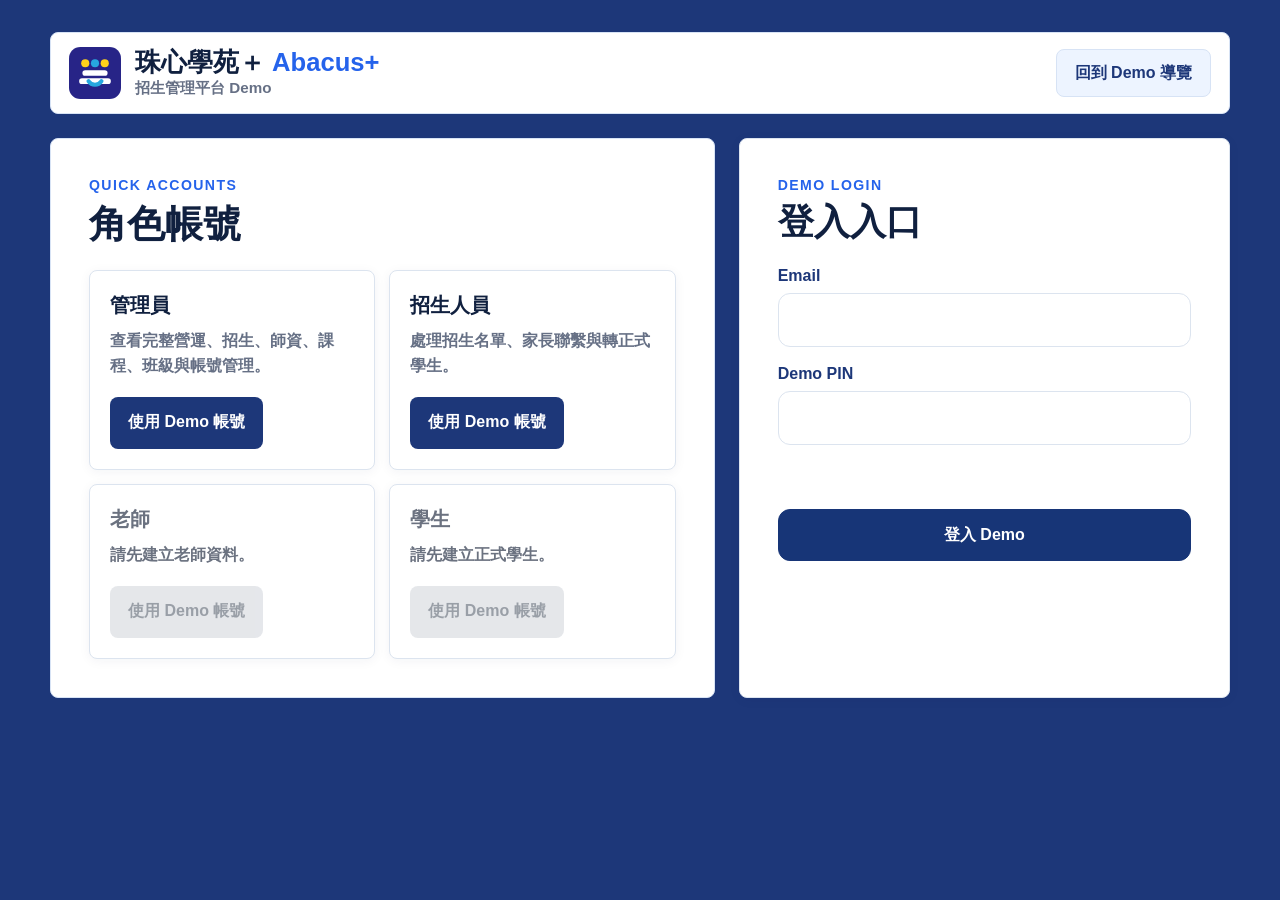
==== accounts.html @ d2df70af "Add complete V1 demo website" ====
<!DOCTYPE html>
<html lang="zh-Hant">
<head>
  <meta charset="UTF-8">
  <meta name="viewport" content="width=device-width, initial-scale=1.0">
  <title>珠心學苑＋帳號權限 Demo</title>
  <link rel="icon" href="assets/favicon.svg" type="image/svg+xml">
  <link rel="stylesheet" href="css/admin.css">
  <link rel="stylesheet" href="css/design-tokens.css">
  <link rel="stylesheet" href="css/layout.css">
  <link rel="stylesheet" href="css/components.css">
  <link rel="stylesheet" href="css/admin-theme.css">
</head>
<body>
  <div class="admin-shell">
    <aside class="sidebar" id="sidebar">
      <a class="sidebar-brand" href="accounts.html"><strong>珠心學苑＋</strong><span>帳號權限 Demo</span></a>
      <nav class="sidebar-nav" aria-label="帳號權限選單"></nav>
    </aside>
    <main class="admin-main">
      <header class="admin-topbar">
        <button class="menu-toggle" id="menuToggle" type="button" aria-label="開啟選單" aria-expanded="false">☰</button>
        <div>
          <span class="eyebrow">ACCOUNTS</span>
          <h1>帳號權限管理</h1>
          <p>管理本機 Demo 帳號、角色與老師/學生連結。</p>
        </div>
      </header>
      <section class="toolbar">
        <input id="searchInput" type="search" placeholder="搜尋姓名、Email">
        <select id="roleFilter"><option value="">全部角色</option><option value="admin">管理員</option><option value="admissions">招生人員</option><option value="teacher">老師</option><option value="student">學生</option></select>
        <button class="btn-secondary" id="refreshDemo" type="button">刷新 Demo 連結</button>
      </section>
      <section class="panel">
        <div class="panel-heading">
          <div><span class="eyebrow">CREATE</span><h2>新增帳號</h2></div>
        </div>
        <form class="compact-form" id="accountForm">
          <label>顯示名稱<input id="displayName" required></label>
          <label>Email<input id="accountEmail" type="email" required></label>
          <label>角色<select id="accountRole"><option value="admissions">招生人員</option><option value="teacher">老師</option><option value="student">學生</option></select></label>
          <label>Demo PIN<input id="accountPin" inputmode="numeric" required></label>
          <label id="linkField">連結對象<select id="linkedId"></select></label>
          <button class="btn-primary" type="submit">建立帳號</button>
        </form>
      </section>
      <section class="panel">
        <div class="panel-heading"><div><span class="eyebrow">USERS</span><h2>帳號清單</h2></div></div>
        <div class="responsive-table">
          <table><thead><tr><th>姓名</th><th>Email</th><th>角色</th><th>狀態</th><th>連結</th><th>操作</th></tr></thead><tbody id="tableBody"></tbody></table>
        </div>
      </section>
      <p class="toast" id="liveMessage" aria-live="polite"></p>
      <section class="demo-note">
        本系統為求職作品Demo。資料、登入狀態與權限判斷皆存在目前瀏覽器中，不代表正式系統安全性。請勿輸入真實帳號、密碼或學生個資。
      </section>
    </main>
  </div>
  <script src="js/auth.js"></script>
  <script src="js/academic-data.js?v=20260724-academic-data"></script>
  <script src="js/accounts.js"></script>
</body>
</html>
---- css/admin.css ----
:root {
  --navy: #10184d;
  --deep: #27257f;
  --blue: #078ed0;
  --cyan: #35d4ff;
  --yellow: #ffd018;
  --bg: #edf5fb;
  --panel: #ffffff;
  --ink: #172033;
  --muted: #667085;
  --line: #d5e3ee;
  --danger: #b42318;
  --success: #15803d;
  --warning: #b7791f;
  --shadow: 0 18px 42px rgba(16, 24, 77, .12);
}

.auth-user-box {
  margin: 12px 14px 18px;
  padding: 14px;
  border: 1px solid rgba(255, 255, 255, .16);
  border-radius: 8px;
  color: #fff;
  background: rgba(255, 255, 255, .08);
}

.auth-user-box span,
.auth-user-box small {
  display: block;
  color: rgba(255, 255, 255, .72);
  font-weight: 800;
}

.auth-user-box strong {
  display: block;
  margin: 4px 0;
  font-size: 1.02rem;
}

.auth-user-box div {
  display: flex;
  gap: 8px;
  margin-top: 10px;
}

.auth-user-box a,
.auth-user-box button {
  border: 1px solid rgba(255, 255, 255, .28);
  border-radius: 8px;
  padding: 8px 10px;
  color: #fff;
  background: transparent;
  font: inherit;
  font-weight: 900;
  text-decoration: none;
  cursor: pointer;
}

.auth-blocked {
  min-height: 100vh;
  display: grid;
  place-content: center;
  gap: 10px;
  padding: 24px;
  color: #272487;
  text-align: center;
  background: #eef7fd;
}

.dashboard-grid,
.quick-link-grid {
  display: grid;
  grid-template-columns: repeat(auto-fit, minmax(180px, 1fr));
  gap: 16px;
  margin-bottom: 20px;
}

.stat-card,
.quick-link-card,
.demo-note {
  border: 1px solid #c9dced;
  border-radius: 8px;
  background: #fff;
  padding: 18px;
}

.stat-card span,
.quick-link-card span {
  display: block;
  color: #667085;
  font-weight: 800;
}

.stat-card strong {
  display: block;
  margin-top: 8px;
  color: #272487;
  font-size: 2rem;
}

.quick-link-card {
  color: #101828;
  text-decoration: none;
}

.quick-link-card strong {
  display: block;
  margin-bottom: 8px;
  color: #272487;
}

.demo-note {
  margin-top: 20px;
  color: #344054;
  font-weight: 800;
  background: #eef7fd;
}

.compact-form {
  display: grid;
  grid-template-columns: repeat(auto-fit, minmax(180px, 1fr));
  gap: 14px;
  align-items: end;
}

.compact-form label {
  display: grid;
  gap: 8px;
  color: #272487;
  font-weight: 900;
}

.table-input {
  width: 100%;
  min-height: 40px;
  border: 1px solid #c9dced;
  border-radius: 8px;
  padding: 8px 10px;
  font: inherit;
  font-weight: 800;
}

.table-actions {
  display: flex;
  gap: 8px;
  flex-wrap: wrap;
}

* { box-sizing: border-box; }

html { overflow-x: hidden; }

body {
  margin: 0;
  min-width: 0;
  color: var(--ink);
  background:
    radial-gradient(120% 70% at 80% 0%, rgba(53, 212, 255, .16), transparent 58%),
    var(--bg);
  font-family: -apple-system, BlinkMacSystemFont, "Segoe UI", "Noto Sans TC", "Microsoft JhengHei", sans-serif;
  line-height: 1.55;
}

body.drawer-open { overflow: hidden; }

button,
input,
select,
textarea { font: inherit; }

button,
a,
select,
input,
textarea { outline-offset: 3px; }

:focus-visible { outline: 3px solid rgba(255, 208, 24, .9); }

button {
  cursor: pointer;
  border: 0;
  border-radius: 8px;
  padding: 10px 14px;
  color: white;
  background: var(--deep);
  font-weight: 900;
}

button:disabled {
  cursor: not-allowed;
  opacity: .55;
  filter: grayscale(.2);
}

button:hover,
a:hover { filter: brightness(1.04); }

a { color: inherit; text-decoration: none; }

.admin-shell {
  min-height: 100vh;
  display: grid;
  grid-template-columns: 260px minmax(0, 1fr);
}

.sidebar {
  position: sticky;
  top: 0;
  height: 100vh;
  padding: 22px 16px;
  color: white;
  background: linear-gradient(180deg, var(--navy), #24217a);
  box-shadow: 12px 0 28px rgba(16, 24, 77, .14);
}

.sidebar-brand {
  display: grid;
  gap: 2px;
  padding: 12px 12px 20px;
  border-bottom: 1px solid rgba(255, 255, 255, .18);
}

.sidebar-brand strong {
  color: #ff7a00;
  font-size: 1.7rem;
  font-style: italic;
  text-shadow: 1px 1px 0 white, 2px 2px 0 #20b6e9;
}

.sidebar-brand span {
  color: #dce9ff;
  font-size: .95rem;
  font-weight: 850;
}

.sidebar-nav {
  display: grid;
  gap: 8px;
  margin-top: 22px;
}

.sidebar-nav a,
.sidebar-nav button {
  min-height: 44px;
  display: flex;
  align-items: center;
  justify-content: space-between;
  gap: 10px;
  padding: 10px 12px;
  border-radius: 8px;
  color: #eef6ff;
  background: transparent;
  text-align: left;
  font-weight: 900;
}

.sidebar-nav a.is-active,
.sidebar-nav button:hover,
.sidebar-nav a:hover {
  background: rgba(255, 255, 255, .12);
}

.sidebar-nav span {
  color: var(--yellow);
  font-size: .78rem;
  white-space: nowrap;
}

.admin-content {
  min-width: 0;
}

.topbar {
  display: flex;
  gap: 18px;
  align-items: flex-start;
  padding: 30px clamp(18px, 4vw, 48px);
  color: white;
  background:
    radial-gradient(80% 90% at 92% 12%, rgba(255, 208, 24, .24), transparent 55%),
    linear-gradient(135deg, var(--deep), var(--blue));
}

.menu-toggle {
  display: none;
  flex: 0 0 auto;
  color: var(--navy);
  background: var(--yellow);
}

.eyebrow {
  margin: 0 0 6px;
  color: var(--yellow);
  font-size: .82rem;
  line-height: 1.2;
  font-weight: 950;
  text-transform: uppercase;
  letter-spacing: .06em;
}

.topbar h1 {
  margin: 0;
  font-size: clamp(2rem, 4vw, 3.2rem);
  line-height: 1.08;
  font-weight: 950;
  letter-spacing: 0;
}

.demo-notice {
  max-width: 880px;
  margin: 12px 0 0;
  color: #eaf7ff;
  font-weight: 850;
}

.admin-main {
  width: min(1240px, calc(100% - 32px));
  margin: 24px auto 64px;
}

.metrics {
  display: grid;
  grid-template-columns: repeat(4, minmax(0, 1fr));
  gap: 16px;
  margin-bottom: 20px;
}

.metrics article,
.panel {
  background: var(--panel);
  border: 1px solid var(--line);
  border-radius: 12px;
  box-shadow: var(--shadow);
}

.metrics article {
  padding: 20px;
  border-top: 8px solid var(--yellow);
}

.metrics span {
  display: block;
  color: var(--deep);
  font-size: 2.25rem;
  line-height: 1;
  font-weight: 950;
}

.metrics p {
  margin: 8px 0 0;
  color: var(--muted);
  font-weight: 900;
}

.panel {
  padding: 20px;
}

.panel-heading {
  display: flex;
  align-items: center;
  justify-content: space-between;
  gap: 16px;
  margin-bottom: 18px;
}

.panel-heading h2 {
  margin: 0;
  color: var(--deep);
  font-size: clamp(1.6rem, 3vw, 2.2rem);
}

.panel-heading .eyebrow {
  color: var(--blue);
}

.panel-actions {
  display: flex;
  flex-wrap: wrap;
  gap: 10px;
}

.panel-actions button,
.toolbar button,
.empty-state a,
.drawer-footer button {
  min-height: 42px;
}

#exportCsv,
.drawer-footer button[type="submit"] {
  color: #101010;
  background: var(--yellow);
}

.toolbar {
  display: grid;
  grid-template-columns: minmax(220px, 1.4fr) repeat(3, minmax(150px, 1fr)) auto;
  gap: 12px;
  align-items: end;
  padding: 14px;
  background: #f5faff;
  border: 1px solid var(--line);
  border-radius: 10px;
}

label {
  display: block;
  color: var(--deep);
  font-size: .92rem;
  font-weight: 950;
}

input,
select,
textarea {
  width: 100%;
  min-height: 42px;
  margin-top: 6px;
  padding: 10px 11px;
  color: var(--ink);
  background: white;
  border: 1px solid #bfd3e3;
  border-radius: 8px;
}

input[type="date"],
input[type="time"],
input[type="datetime-local"] {
  cursor: pointer;
}

textarea {
  resize: vertical;
}

.result-count {
  margin: 14px 0;
  color: var(--muted);
  font-weight: 850;
}

.table-wrap {
  max-width: 100%;
  overflow-x: auto;
  border: 1px solid var(--line);
  border-radius: 10px;
}

table {
  width: 100%;
  min-width: 1180px;
  border-collapse: collapse;
  background: white;
}

caption {
  width: 1px;
  height: 1px;
  position: absolute;
  overflow: hidden;
  clip: rect(0 0 0 0);
}

th,
td {
  padding: 12px;
  border-bottom: 1px solid var(--line);
  text-align: left;
  vertical-align: top;
}

th {
  color: var(--deep);
  background: #eef7ff;
  font-size: .9rem;
  white-space: nowrap;
}

td {
  color: #344054;
  font-size: .94rem;
}

.status-badge {
  display: inline-flex;
  align-items: center;
  min-height: 28px;
  padding: 4px 10px;
  border-radius: 999px;
  font-size: .82rem;
  font-weight: 950;
  white-space: nowrap;
}

.status-new { color: #1d4ed8; background: #dbeafe; }
.status-pending_contact { color: #92400e; background: #fef3c7; }
.status-contacted { color: #075985; background: #e0f2fe; }
.status-trial_booked { color: #6d28d9; background: #ede9fe; }
.status-enrolled { color: #166534; background: #dcfce7; }
.status-not_interested { color: #991b1b; background: #fee2e2; }

.row-actions {
  display: grid;
  grid-template-columns: max-content minmax(136px, 1fr) max-content;
  gap: 8px;
  align-items: center;
}

.row-actions button,
.row-actions select {
  margin-top: 0;
  min-height: 36px;
  padding: 7px 10px;
  font-size: .86rem;
}

.danger {
  background: var(--danger);
}

.empty-state {
  margin-top: 16px;
  padding: 46px 16px;
  text-align: center;
  background: #f7fbff;
  border: 1px dashed #b6d6ee;
  border-radius: 10px;
}

.empty-state h2 {
  margin: 0 0 8px;
  color: var(--deep);
}

.empty-state p {
  margin: 0 0 18px;
  color: var(--muted);
  font-weight: 850;
}

.empty-state a {
  display: inline-flex;
  align-items: center;
  color: #101010;
  background: var(--yellow);
  font-weight: 950;
  border-radius: 8px;
  padding: 10px 14px;
}

.drawer-backdrop {
  position: fixed;
  inset: 0;
  z-index: 80;
  background: rgba(8, 16, 44, .46);
}

.modal-backdrop {
  position: fixed;
  inset: 0;
  z-index: 100;
  background: rgba(8, 16, 44, .54);
}

.lead-drawer {
  position: fixed;
  top: 0;
  right: 0;
  z-index: 90;
  width: min(620px, 100%);
  height: 100vh;
  overflow-y: auto;
  background: white;
  box-shadow: -18px 0 42px rgba(16, 24, 77, .25);
}

.class-drawer {
  width: min(1120px, calc(100vw - 48px));
  max-width: 1120px;
  overflow: hidden;
}

.class-drawer form {
  height: 100%;
  min-height: 0;
  display: flex;
  flex-direction: column;
}

.class-drawer .drawer-header,
.class-drawer .drawer-footer {
  flex: 0 0 auto;
  padding: 24px 30px;
}

.class-drawer .drawer-body {
  min-height: 0;
  flex: 1 1 auto;
  overflow-y: auto;
  gap: 22px;
  padding: 26px 30px;
}

.class-drawer .detail-section {
  padding: 22px;
}

.class-drawer .detail-section h3 {
  margin-bottom: 18px;
}

.class-form-grid {
  gap: 16px 18px;
}

.class-full-row {
  grid-column: 1 / -1;
}

.conversion-modal {
  position: fixed;
  left: 50%;
  top: 50%;
  z-index: 115;
  width: min(760px, calc(100% - 40px));
  max-height: min(720px, calc(100vh - 40px));
  display: flex;
  flex-direction: column;
  overflow: hidden;
  background: white;
  border: 1px solid var(--line);
  border-radius: 14px;
  box-shadow: 0 28px 68px rgba(16, 24, 77, .32);
  transform: translate(-50%, -50%);
}

.student-picker-modal {
  width: min(1100px, calc(100vw - 48px));
  max-width: 1100px;
  max-height: min(760px, calc(100vh - 48px));
}

.modal-backdrop[hidden],
.conversion-modal[hidden] {
  display: none !important;
}

.conversion-modal:not([hidden]) {
  display: flex;
}

.conversion-modal form {
  width: 100%;
  min-height: 0;
  display: flex;
  flex-direction: column;
}

.conversion-modal .drawer-header,
.conversion-modal .drawer-footer {
  position: static;
  flex: 0 0 auto;
}

.conversion-modal .drawer-body {
  min-height: 0;
  overflow-y: auto;
  padding: 18px 22px;
  background: #f8fcff;
}

.drawer-header,
.drawer-footer {
  position: sticky;
  z-index: 1;
  display: flex;
  align-items: center;
  justify-content: space-between;
  gap: 16px;
  padding: 18px 22px;
  background: white;
  border-bottom: 1px solid var(--line);
}

.drawer-header {
  top: 0;
}

.drawer-footer {
  bottom: 0;
  border-top: 1px solid var(--line);
  border-bottom: 0;
}

.drawer-header .eyebrow {
  color: var(--blue);
}

.drawer-header h2 {
  margin: 0;
  color: var(--deep);
}

.icon-button {
  width: 42px;
  height: 42px;
  padding: 0;
  display: grid;
  place-items: center;
  border-radius: 50%;
  color: white;
  background: var(--deep);
  font-size: 1.7rem;
  line-height: 1;
}

.drawer-body {
  display: grid;
  gap: 16px;
  padding: 20px 22px;
}

.detail-section {
  padding: 16px;
  border: 1px solid var(--line);
  border-radius: 10px;
  background: #f8fcff;
}

.detail-section h3 {
  margin: 0 0 14px;
  color: var(--deep);
}

.detail-list {
  display: grid;
  gap: 9px;
  margin: 0;
}

.detail-list div {
  display: grid;
  grid-template-columns: 130px minmax(0, 1fr);
  gap: 12px;
}

.detail-list dt {
  color: var(--muted);
  font-weight: 900;
}

.detail-list dd {
  margin: 0;
  color: var(--ink);
  word-break: break-word;
}

.detail-section label + label {
  margin-top: 12px;
}

.conversion-section {
  background: #fffdf0;
  border-color: #f2d66d;
}

.conversion-section p {
  margin: 0 0 12px;
  color: var(--muted);
  font-weight: 850;
}

.form-grid {
  display: grid;
  grid-template-columns: 1fr 1fr;
  gap: 12px;
}

.checkbox-field {
  margin: 14px 0;
  padding: 14px;
  border: 1px dashed #b6d6ee;
  border-radius: 10px;
  background: white;
}

.checkbox-field legend {
  color: var(--deep);
  font-weight: 950;
}

.checkbox-list {
  display: flex;
  flex-wrap: wrap;
  gap: 8px 12px;
}

.checkbox-list label {
  display: inline-flex;
  align-items: center;
  gap: 6px;
  min-height: 36px;
  padding: 7px 10px;
  border-radius: 8px;
  background: #f5faff;
}

.checkbox-list input {
  width: auto;
  min-height: auto;
  margin: 0;
}

.compact-table {
  margin-top: 12px;
}

.compact-table table {
  min-width: 760px;
}

.student-options {
  display: grid;
  gap: 10px;
  margin-top: 12px;
}

.student-option {
  display: grid;
  grid-template-columns: minmax(0, 1fr) auto;
  align-items: center;
  justify-content: space-between;
  gap: 12px;
  padding: 12px;
  border: 1px solid var(--line);
  border-radius: 10px;
  background: white;
}

.student-option p {
  margin: 4px 0 0;
  color: var(--muted);
  font-weight: 800;
}

.student-empty-state {
  padding: 18px;
  color: var(--muted);
  background: white;
  border: 1px dashed #b6d6ee;
  border-radius: 10px;
  font-weight: 850;
}

.student-empty-state strong {
  display: block;
  margin-bottom: 6px;
  color: var(--deep);
}

.student-empty-state p {
  margin: 0 0 12px;
}

.form-error {
  min-height: 1.5em;
  margin: 8px 0 0;
  color: var(--danger);
  font-weight: 900;
}

.conversion-success {
  margin-top: 12px;
  padding: 14px;
  color: #166534;
  background: #dcfce7;
  border: 1px solid #86efac;
  border-radius: 10px;
  font-weight: 850;
}

.conversion-success h3 {
  margin: 0 0 6px;
}

.conversion-success p {
  margin: 0 0 10px;
}

.button-link {
  display: inline-flex;
  align-items: center;
  min-height: 38px;
  padding: 8px 12px;
  color: #101010;
  background: var(--yellow);
  border-radius: 8px;
  font-weight: 950;
}

.char-note {
  margin: 6px 0 0;
  color: var(--muted);
  text-align: right;
  font-size: .88rem;
  font-weight: 850;
}

.secondary-button {
  color: var(--deep);
  background: #eef6ff;
}

.toast {
  position: fixed;
  left: 50%;
  bottom: 24px;
  z-index: 120;
  max-width: min(420px, calc(100% - 32px));
  padding: 12px 16px;
  color: white;
  background: var(--deep);
  border-radius: 999px;
  box-shadow: var(--shadow);
  font-weight: 900;
  opacity: 0;
  transform: translate(-50%, 12px);
  pointer-events: none;
  transition: opacity .2s ease, transform .2s ease;
}

.toast.is-visible {
  opacity: 1;
  transform: translate(-50%, 0);
}

.sr-only {
  position: absolute;
  width: 1px;
  height: 1px;
  padding: 0;
  margin: -1px;
  overflow: hidden;
  clip: rect(0, 0, 0, 0);
  white-space: nowrap;
  border: 0;
}

@media (max-width: 1120px) {
  .admin-shell {
    grid-template-columns: 1fr;
  }

  .sidebar {
    position: fixed;
    left: 0;
    top: 0;
    z-index: 110;
    width: min(300px, 86vw);
    transform: translateX(-105%);
    transition: transform .2s ease;
  }

  .sidebar.is-open {
    transform: translateX(0);
  }

  .menu-toggle {
    display: inline-flex;
    align-items: center;
  }

  .metrics {
    grid-template-columns: repeat(2, minmax(0, 1fr));
  }

  .toolbar {
    grid-template-columns: 1fr 1fr;
  }
}

@media (max-width: 768px) {
  .class-form-grid {
    grid-template-columns: 1fr;
  }
}

@media (max-width: 680px) {
  .topbar {
    padding: 18px 14px;
  }

  .admin-main {
    width: min(100% - 20px, 1240px);
    margin-top: 14px;
  }

  .metrics,
  .toolbar {
    grid-template-columns: 1fr;
  }

  .panel,
  .metrics article {
    border-radius: 10px;
  }

  .panel-heading,
  .drawer-footer {
    align-items: stretch;
    flex-direction: column;
  }

  .panel-actions {
    display: grid;
    grid-template-columns: 1fr 1fr;
  }

  .detail-list div {
    grid-template-columns: 1fr;
    gap: 2px;
  }

  .form-grid {
    grid-template-columns: 1fr;
  }

  .lead-drawer {
    width: 100%;
  }

  .class-drawer {
    width: calc(100% - 24px);
    max-height: calc(100vh - 24px);
    top: 12px;
    right: 12px;
    height: calc(100vh - 24px);
    border-radius: 12px;
  }

  .class-drawer .drawer-header,
  .class-drawer .drawer-footer {
    padding: 16px;
  }

  .class-drawer .drawer-body {
    padding: 16px;
  }

  .class-drawer .detail-section {
    padding: 14px;
  }

  .conversion-modal {
    width: calc(100% - 20px);
    max-height: calc(100vh - 20px);
  }

  .student-option {
    grid-template-columns: 1fr;
  }
}

@media (max-width: 480px) {
  .class-drawer,
  .student-picker-modal {
    width: calc(100vw - 24px);
    max-width: calc(100vw - 24px);
  }

  .student-picker-modal {
    max-height: calc(100vh - 24px);
  }
}
---- css/design-tokens.css ----
:root {
  --brand-navy: #173577;
  --brand-navy-deep: #10265c;
  --brand-blue: #3f5f9f;
  --brand-primary: #173577;
  --brand-primary-2: #3f5f9f;
  --brand-accent: #8fd3ff;
  --brand-warm: #ffd21f;
  --app-bg: #f3f3f3;
  --card-bg: #ffffff;
  --soft-blue: #edf3fb;
  --bg-main: #f3f3f3;
  --bg-card: #ffffff;
  --bg-soft: #edf3fb;
  --text-primary: #14234f;
  --text-main: #14234f;
  --text-body: #344054;
  --text-secondary: #667085;
  --text-muted: #667085;
  --border: #dce4ef;
  --border-soft: #dce4ef;
  --success: #16a34a;
  --warning: #f59e0b;
  --danger: #dc2626;
  --success-bg: #e7f8ed;
  --success-text: #23824a;
  --info-bg: #eaf1ff;
  --info-text: #2e64c5;
  --danger-bg: #fff0ee;
  --danger-text: #c83b2d;
  --info: #0ea5e9;
  --space-1: 4px;
  --space-2: 8px;
  --space-3: 12px;
  --space-4: 16px;
  --space-5: 20px;
  --space-6: 24px;
  --space-8: 32px;
  --space-10: 40px;
  --radius-sm: 8px;
  --radius-md: 12px;
  --radius-lg: 8px;
  --radius-xl: 12px;
  --shadow-soft: 0 2px 12px rgba(20, 35, 79, .05);
  --shadow-card: 0 2px 12px rgba(20, 35, 79, .06);
  --shadow-pop: 0 22px 58px rgba(20, 35, 79, .18);
  --transition: 160ms ease;
  --font-xs: .78rem;
  --font-sm: .9rem;
  --font-md: 1rem;
  --font-lg: 1.08rem;
  --font-xl: 1.25rem;
  --font-2xl: 1.65rem;
  --font-3xl: 1.65rem;
  --sidebar-width: 280px;
  --topbar-height: 82px;
}

* {
  box-sizing: border-box;
}

html {
  overflow-x: hidden;
}

body {
  color: var(--text-main);
  background: var(--bg-main);
  font-family: "Microsoft JhengHei", "PingFang TC", "Noto Sans TC", system-ui, sans-serif;
  letter-spacing: 0;
}
---- css/layout.css ----
.admin-shell {
  min-height: 100vh;
  display: grid;
  grid-template-columns: 270px minmax(0, 1fr);
  background: #f3f3f3;
}

.sidebar {
  position: sticky;
  top: 0;
  height: 100vh;
  overflow-y: auto;
  display: flex;
  flex-direction: column;
  padding: 0;
  background: #1d3779;
  color: #fff;
  z-index: 30;
}

.admin-main {
  min-width: 0;
  padding: 34px;
  background: #f3f3f3;
}

.admin-topbar {
  position: sticky;
  top: 0;
  z-index: 20;
  min-height: 72px;
  display: flex;
  align-items: center;
  justify-content: space-between;
  gap: var(--space-4);
  margin: -34px -34px 34px;
  padding: 0 30px;
  border: 0;
  border-bottom: 1px solid var(--border);
  border-radius: 0;
  background: #fff;
  box-shadow: none;
}

.admin-topbar > div:first-of-type {
  min-width: 0;
}

.admin-topbar h1 {
  margin: 2px 0 4px;
  color: var(--text-primary);
  font-size: 26px;
  line-height: 1.2;
  font-weight: 800;
}

.admin-topbar p {
  margin: 0;
  color: var(--text-muted);
  font-weight: 700;
}

.menu-toggle {
  display: none;
}

.topbar-user {
  display: flex;
  align-items: center;
  gap: var(--space-3);
  margin-left: auto;
}

.topbar-avatar {
  width: 48px;
  height: 48px;
  border-radius: 999px;
  display: grid;
  place-items: center;
  color: #fff;
  background: linear-gradient(135deg, #6aa3d8, #234c9c);
  font-weight: 1000;
  box-shadow: 0 8px 20px rgba(255, 211, 42, .28);
}

.topbar-user strong,
.topbar-user span {
  display: block;
}

.topbar-user strong {
  color: var(--brand-primary);
}

.topbar-user span {
  color: var(--text-muted);
  font-size: var(--font-sm);
  font-weight: 800;
}

.topbar-icon-button,
.topbar-logout {
  width: 48px;
  height: 48px;
  border: 1px solid var(--border-soft);
  border-radius: var(--radius-md);
  display: grid;
  place-items: center;
  color: var(--brand-primary);
  background: #fff;
  font-weight: 1000;
  cursor: pointer;
}

.topbar-icon-button {
  border-radius: 999px;
}

.topbar-logout {
  border-radius: 999px;
  background: #eef3ff;
  color: #3452c5;
}

.topbar-icon-button svg,
.topbar-logout svg {
  width: 26px;
  height: 26px;
  stroke: currentColor;
  stroke-width: 2;
  stroke-linecap: round;
  stroke-linejoin: round;
  fill: none;
}

@media (max-width: 920px) {
  .admin-shell {
    grid-template-columns: 1fr;
  }

  .sidebar {
    position: fixed;
    inset: 0 auto 0 0;
    width: min(84vw, 310px);
    transform: translateX(-105%);
    transition: transform var(--transition);
  }

  .sidebar.is-open {
    transform: translateX(0);
  }

  .admin-main {
    padding: 16px;
  }

  .menu-toggle {
    width: 44px;
    height: 44px;
    border: 0;
    border-radius: 12px;
    display: grid;
    place-items: center;
    flex: 0 0 auto;
    color: var(--brand-navy);
    background: #fff;
    font-size: 1.15rem;
    font-weight: 1000;
  }

  .admin-topbar {
    align-items: flex-start;
    flex-wrap: wrap;
  }

  .topbar-user {
    width: 100%;
    justify-content: flex-start;
  }
}
---- css/components.css ----
a,
button,
input,
select,
textarea {
  transition: border-color var(--transition), background var(--transition), color var(--transition), box-shadow var(--transition), transform var(--transition);
}

button:focus-visible,
a:focus-visible,
input:focus,
select:focus,
textarea:focus {
  outline: 4px solid rgba(143, 211, 255, .42);
  outline-offset: 3px;
}

.btn-primary,
.primary-button,
button[type="submit"],
.card-button,
.quick-link-card {
  border-radius: var(--radius-md);
}

.btn-primary,
button[type="submit"] {
  border: 1px solid var(--brand-primary);
  background: var(--brand-primary);
  color: #fff;
}

.btn-secondary,
.secondary-button,
.ghost-button {
  border: 1px solid var(--border-soft);
  background: #fff;
  color: var(--brand-primary);
}

button:disabled,
[aria-disabled="true"] {
  opacity: .56;
  cursor: not-allowed;
}

.panel,
.stat-card,
.quick-link-card,
.demo-note,
.portal-card,
.toolbar,
.detail-section,
.conversion-modal,
.drawer,
.student-picker-modal,
.class-drawer,
.role-card,
.flow-list article,
.hero-panel,
.login-card,
.account-card,
.demo-warning {
  border: 1px solid var(--border-soft) !important;
  border-radius: var(--radius-lg) !important;
  background: var(--bg-card) !important;
  box-shadow: var(--shadow-soft) !important;
}

input,
select,
textarea {
  min-height: 48px;
  border: 1px solid var(--border-soft) !important;
  border-radius: var(--radius-md) !important;
  background: #fff;
  color: var(--text-main);
}

label {
  color: var(--brand-primary);
  font-weight: 900;
}

table {
  width: 100%;
  border-collapse: separate;
  border-spacing: 0;
}

thead th {
  background: var(--bg-soft);
  color: #53647f;
  font-size: 13px;
  letter-spacing: 0;
  font-weight: 800;
}

tbody tr {
  background: #fff;
}

tbody tr:hover {
  background: #fbfdff;
}

th,
td {
  border-bottom: 1px solid var(--border-soft);
  padding: 14px 16px;
  color: var(--text-body);
  font-size: 14px;
}

.status-badge,
.badge,
[class*="status-"] {
  border-radius: 999px !important;
  padding: 6px 10px !important;
  display: inline-flex;
  align-items: center;
  gap: 6px;
  font-size: var(--font-xs);
  font-weight: 1000;
}

.status-new,
.status-open,
.status-active {
  background: #eaf7ff !important;
  color: #075985 !important;
}

.status-contacted,
.status-pending_contact,
.status-trial_booked {
  background: #fff7d6 !important;
  color: #854d0e !important;
}

.status-enrolled,
.status-in_progress,
.status-completed {
  background: #dcfce7 !important;
  color: #166534 !important;
}

.status-paused,
.status-withdrawn,
.status-cancelled,
.status-archived,
.status-not_interested {
  background: #fee2e2 !important;
  color: #991b1b !important;
}

.empty-state,
.no-result-state {
  min-height: 220px;
  border: 1px dashed var(--border-soft);
  border-radius: var(--radius-lg);
  display: grid;
  place-items: center;
  padding: var(--space-8);
  color: var(--text-muted);
  background: #fbfdff;
  text-align: center;
}
---- css/admin-theme.css ----
body {
  margin: 0;
  background: var(--bg-main) !important;
}

.sidebar-brand {
  min-height: 246px;
  border-radius: 0;
  display: flex;
  flex-direction: column;
  align-items: center;
  justify-content: center;
  gap: 16px;
  padding: 34px 24px 24px;
  color: #fff;
  background: transparent;
  text-decoration: none;
  text-align: center;
}

.sidebar-brand::before {
  content: "珠";
  position: relative;
  width: 74px;
  height: 70px;
  border-radius: 18px 18px 24px 24px;
  display: grid;
  place-items: center;
  color: var(--brand-navy-deep);
  background: linear-gradient(145deg, #eaf6ff 0%, var(--brand-accent) 100%);
  font-size: 25px;
  font-weight: 900;
  clip-path: polygon(50% 0, 93% 20%, 84% 80%, 50% 100%, 16% 80%, 7% 20%);
}

.sidebar-brand strong {
  display: block;
  font-size: 22px;
  letter-spacing: .06em;
  color: #fff !important;
  font-style: normal !important;
  text-shadow: none !important;
}

.sidebar-brand span {
  display: block;
  color: #fff;
  font-size: 13px;
  font-weight: 700;
}

.sidebar-nav {
  display: grid;
  gap: 0;
  margin-top: 0;
  padding: 0;
}

.sidebar-nav a,
.sidebar-nav button {
  min-height: 74px;
  border: 0;
  border-radius: 0;
  display: flex;
  align-items: center;
  justify-content: flex-start;
  gap: 24px;
  padding: 0 22px;
  color: #b8c7e9;
  background: transparent;
  font: inherit;
  font-weight: 900;
  text-decoration: none;
}

.sidebar-nav svg,
.platform-sidebar-footer svg {
  width: 28px;
  height: 28px;
  flex: 0 0 auto;
  color: #b8c7e9;
  stroke: currentColor;
  stroke-width: 1.9;
  stroke-linecap: round;
  stroke-linejoin: round;
  fill: none;
}

.sidebar-nav a:hover,
.sidebar-nav button:hover {
  background: rgba(255, 255, 255, .08);
  color: #fff;
  box-shadow: inset 6px 0 0 rgba(255, 210, 31, .55);
}

.sidebar-nav a:hover svg,
.sidebar-nav button:hover svg {
  color: var(--brand-accent);
}

.sidebar-nav .is-active {
  color: #fff !important;
  background: rgba(255, 255, 255, .14);
  box-shadow: inset 6px 0 0 var(--brand-warm);
}

.sidebar-nav .is-active svg {
  color: var(--brand-warm) !important;
}

.platform-sidebar-footer {
  margin-top: auto;
  padding: 18px 28px 26px;
  color: #aabbe4;
}

.platform-sidebar-footer button {
  width: 100%;
  min-height: 56px;
  border: 0;
  display: flex;
  align-items: center;
  gap: 24px;
  padding: 0;
  color: #b8c7e9;
  background: transparent;
  font: inherit;
  font-weight: 800;
}

.platform-sidebar-footer div {
  margin-top: 14px;
  color: #aabbe4;
  font-size: 12px;
  text-align: center;
}

.platform-sidebar-footer strong,
.platform-sidebar-footer span {
  display: block;
}

.platform-sidebar-footer strong {
  color: #fff;
  font-size: 13px;
}

.admin-content {
  min-width: 0;
  background: #f3f3f3;
}

.admin-content > .topbar {
  position: sticky;
  top: 0;
  z-index: 20;
  min-height: 72px;
  display: flex;
  align-items: center;
  gap: 16px;
  padding: 0 30px;
  color: var(--text-primary) !important;
  background: #fff !important;
  border-bottom: 1px solid var(--border);
  box-shadow: none !important;
}

.admin-content > .topbar .eyebrow {
  display: none;
}

.admin-content > .topbar h1 {
  margin: 0;
  color: var(--text-primary) !important;
  font-size: 26px !important;
  line-height: 1.2;
  font-weight: 800;
  text-shadow: none !important;
}

.admin-content > .topbar .demo-notice {
  margin: 4px 0 0;
  color: var(--text-secondary) !important;
  font-size: 13px;
  font-weight: 600;
}

.auth-user-box {
  margin: var(--space-4) 0 var(--space-5) !important;
  padding: var(--space-4) !important;
  border-radius: var(--radius-lg) !important;
  background: rgba(255, 255, 255, .1) !important;
}

.auth-user-box a,
.auth-user-box button {
  border-radius: var(--radius-md) !important;
}

.eyebrow {
  color: var(--brand-primary-2) !important;
  font-weight: 1000;
  letter-spacing: .08em;
}

.dashboard-grid,
.quick-link-grid {
  grid-template-columns: repeat(auto-fit, minmax(210px, 1fr)) !important;
  gap: var(--space-5) !important;
}

.stat-card {
  position: relative;
  overflow: hidden;
  min-height: 132px;
  padding: var(--space-5) !important;
}

.stat-card::after {
  content: "";
  position: absolute;
  right: -24px;
  top: -24px;
  width: 86px;
  height: 86px;
  border-radius: 999px;
  background: rgba(255, 211, 42, .28);
}

.stat-card span {
  color: var(--text-muted) !important;
  font-weight: 900;
}

.stat-card strong {
  color: var(--brand-primary) !important;
  font-size: 2.35rem !important;
}

.quick-link-card {
  min-height: 126px;
  display: grid;
  align-content: center;
  gap: var(--space-2);
  color: var(--text-body) !important;
  text-decoration: none;
}

.quick-link-card strong {
  color: var(--brand-primary) !important;
  font-size: var(--font-lg);
}

.dashboard-insights {
  display: grid;
  grid-template-columns: repeat(auto-fit, minmax(260px, 1fr));
  gap: var(--space-5);
  margin-bottom: var(--space-5);
}

.insight-card {
  border: 1px solid var(--border-soft);
  border-radius: var(--radius-lg);
  padding: var(--space-5);
  background: var(--bg-card);
  box-shadow: var(--shadow-soft);
}

.insight-card h2 {
  margin: 0 0 var(--space-4);
  color: var(--brand-primary);
  font-size: var(--font-lg);
}

.insight-list {
  display: grid;
  gap: var(--space-3);
}

.insight-item {
  border-radius: var(--radius-md);
  padding: var(--space-3) var(--space-4);
  background: var(--bg-soft);
}

.insight-item strong,
.insight-item span {
  display: block;
}

.insight-item strong {
  color: var(--text-main);
}

.insight-item span,
.insight-empty {
  color: var(--text-muted);
  font-size: var(--font-sm);
  font-weight: 800;
}

.toolbar,
.panel {
  margin-bottom: var(--space-5);
  padding: var(--space-5) !important;
  border: 0 !important;
  border-radius: 8px !important;
  box-shadow: 0 2px 12px rgba(20, 35, 79, .05) !important;
}

.metrics article {
  border-top: 0 !important;
  border-radius: 16px !important;
  background: #fff !important;
  box-shadow: 0 2px 12px rgba(20, 35, 79, .05) !important;
}

.metrics span {
  color: var(--brand-navy) !important;
}

.panel-heading {
  display: flex;
  justify-content: space-between;
  align-items: center;
  gap: var(--space-4);
  margin-bottom: var(--space-4);
}

.panel-heading h2 {
  margin: 0;
  color: var(--brand-primary);
}

.drawer,
.class-drawer,
.conversion-modal,
.student-picker-modal {
  border-radius: var(--radius-xl) !important;
  box-shadow: var(--shadow-pop) !important;
}

.drawer-header,
.drawer-footer,
.class-drawer .drawer-header,
.class-drawer .drawer-footer {
  background: #fff !important;
}

.toast {
  border-radius: 999px !important;
  background: var(--brand-primary) !important;
  color: #fff !important;
  box-shadow: var(--shadow-card) !important;
}

@media (max-width: 640px) {
  .dashboard-grid,
  .quick-link-grid {
    grid-template-columns: 1fr !important;
  }

  .panel-heading {
    align-items: flex-start;
    flex-direction: column;
  }
}

/* Unified admin visual language */
body,
.admin-shell,
.admin-main,
.admin-content,
.app-workspace {
  color: var(--text-primary);
  background: #f3f3f3 !important;
  font-size: 15px;
  line-height: 1.55;
}

.admin-main {
  padding: 34px !important;
  width: auto !important;
  max-width: none !important;
  margin: 0 !important;
}

.admin-content {
  min-width: 0 !important;
  width: 100% !important;
  overflow-x: hidden !important;
}

.admin-content > .topbar {
  width: 100% !important;
}

.admin-topbar {
  min-height: 72px !important;
  margin: -34px -34px 34px !important;
  padding: 0 30px !important;
  border: 0 !important;
  border-bottom: 1px solid var(--border) !important;
  border-radius: 0 !important;
  background: #fff !important;
  box-shadow: none !important;
}

.admin-content > .topbar {
  min-height: 72px !important;
  margin: 0 0 34px !important;
  padding: 0 30px !important;
  border: 0 !important;
  border-bottom: 1px solid var(--border) !important;
  border-radius: 0 !important;
  background: #fff !important;
  box-shadow: none !important;
}

.admin-topbar .eyebrow,
.admin-content > .topbar .eyebrow {
  display: none !important;
}

.admin-topbar h1,
.admin-content > .topbar h1 {
  margin: 0 !important;
  color: var(--text-primary) !important;
  font-size: 26px !important;
  line-height: 1.2 !important;
  font-weight: 800 !important;
  letter-spacing: 0 !important;
}

.admin-topbar p,
.admin-content > .topbar p,
.admin-content > .topbar .demo-notice {
  margin: 3px 0 0 !important;
  color: var(--text-secondary) !important;
  font-size: 13px !important;
  line-height: 1.35 !important;
  font-weight: 600 !important;
}

.panel,
.toolbar,
.detail-section,
.portal-card,
.role-card,
.flow-list article,
.insight-card,
.lead-card {
  border: 0 !important;
  border-radius: 8px !important;
  background: #fff !important;
  box-shadow: 0 2px 12px rgba(20, 35, 79, .05) !important;
}

.panel,
.toolbar,
.detail-section,
.portal-card,
.role-card,
.flow-list article,
.insight-card {
  padding: 24px !important;
}

.panel h1,
.panel h2,
.portal-card h2,
.detail-section h2,
.detail-section h3,
.insight-card h2,
.flow-list h2,
.role-card h2 {
  margin-top: 0 !important;
  color: var(--text-primary) !important;
  font-weight: 800 !important;
  letter-spacing: 0 !important;
}

.panel h1 {
  font-size: 24px !important;
  line-height: 1.25 !important;
}

.panel h2,
.portal-card h2,
.detail-section h2,
.insight-card h2,
.flow-list h2,
.role-card h2,
.panel-heading h2 {
  font-size: 20px !important;
  line-height: 1.3 !important;
}

.detail-section h3,
.panel h3,
.portal-card h3 {
  font-size: 17px !important;
  line-height: 1.35 !important;
}

.panel p,
.portal-card p,
.detail-section p,
.insight-card p,
.flow-list p,
.role-card p,
.result-count {
  color: var(--text-secondary) !important;
  font-size: 14px !important;
  line-height: 1.55 !important;
  font-weight: 600 !important;
}

.eyebrow {
  color: var(--brand-primary-2) !important;
  font-size: 12px !important;
  line-height: 1.2 !important;
  font-weight: 800 !important;
  letter-spacing: .08em !important;
  text-transform: uppercase !important;
}

.metrics,
.dashboard-grid {
  gap: 16px !important;
}

.metrics article,
.stat-card {
  min-height: 126px !important;
  border: 0 !important;
  border-radius: 16px !important;
  padding: 24px !important;
  background: #fff !important;
  box-shadow: 0 2px 12px rgba(20, 35, 79, .05) !important;
}

.stat-card::after {
  display: none !important;
}

.metrics span,
.stat-card span {
  color: var(--text-secondary) !important;
  font-size: 14px !important;
  font-weight: 700 !important;
}

.metrics strong,
.stat-card strong {
  display: block !important;
  margin-top: 10px !important;
  color: var(--text-primary) !important;
  font-size: 34px !important;
  line-height: 1 !important;
  font-weight: 800 !important;
}

label,
.toolbar label,
.drawer-body label,
.conversion-modal label {
  color: var(--text-secondary) !important;
  font-size: 13px !important;
  font-weight: 800 !important;
}

input,
select,
textarea,
.toolbar input,
.toolbar select,
.toolbar textarea {
  min-height: 44px !important;
  border: 1px solid var(--border) !important;
  border-radius: 10px !important;
  color: var(--text-primary) !important;
  background: #fff !important;
  font-size: 14px !important;
  font-weight: 700 !important;
}

button,
.btn-primary,
.btn-secondary,
.primary-button,
.secondary-button,
.ghost-button,
.card-button,
.toolbar button,
.drawer-footer button {
  min-height: 42px;
  border-radius: 10px !important;
  font-size: 14px !important;
  font-weight: 800 !important;
}

.btn-primary,
button[type="submit"],
.primary-button {
  border-color: var(--brand-navy) !important;
  background: var(--brand-navy) !important;
  color: #fff !important;
}

.btn-secondary,
.secondary-button,
.ghost-button {
  border-color: var(--border) !important;
  background: #fff !important;
  color: var(--brand-navy) !important;
}

table {
  color: var(--text-body);
  font-size: 14px;
}

thead th {
  height: 48px;
  color: #53647f !important;
  background: #edf3fb !important;
  font-size: 13px !important;
  font-weight: 800 !important;
  text-align: left;
}

td {
  color: #344054 !important;
  font-size: 14px !important;
  font-weight: 600;
}

.status-badge,
.badge,
[class*="status-"] {
  min-height: 28px;
  font-size: 12px !important;
  font-weight: 800 !important;
}

.drawer-header h2,
.class-drawer .drawer-header h2,
.conversion-modal h2,
.student-picker-modal h2 {
  color: var(--text-primary) !important;
  font-size: 20px !important;
  line-height: 1.3 !important;
  font-weight: 800 !important;
}

.drawer,
.class-drawer,
.conversion-modal,
.student-picker-modal {
  border-radius: 20px !important;
}

.topbar-avatar {
  box-shadow: none !important;
}

.sidebar-nav a span,
.sidebar-nav button span {
  color: inherit !important;
  font-size: 15px !important;
  font-weight: 800 !important;
  white-space: normal !important;
}

.sidebar-nav a.is-active span,
.sidebar-nav button.is-active span {
  color: #fff !important;
}

.dashboard-grid,
.metrics {
  display: grid !important;
  grid-template-columns: repeat(4, minmax(0, 1fr)) !important;
  gap: 16px !important;
  margin-bottom: 20px !important;
}

.dashboard-insights {
  grid-template-columns: repeat(3, minmax(0, 1fr)) !important;
  gap: 16px !important;
  margin-bottom: 20px !important;
}

.dashboard-insights .insight-card {
  min-height: 210px;
}

.insight-list {
  gap: 10px !important;
}

.insight-item {
  border-radius: 10px !important;
  padding: 12px 14px !important;
  background: #edf3fb !important;
}

.insight-item strong {
  color: var(--text-primary) !important;
  font-size: 15px !important;
  font-weight: 800 !important;
}

.insight-item span,
.insight-empty {
  color: var(--text-secondary) !important;
  font-size: 14px !important;
  font-weight: 600 !important;
}

.quick-link-grid {
  grid-template-columns: repeat(3, minmax(0, 1fr)) !important;
  gap: 16px !important;
}

.quick-link-card {
  min-height: 116px !important;
  border: 1px solid var(--border) !important;
  border-radius: 8px !important;
  padding: 22px !important;
  box-shadow: none !important;
}

.quick-link-card strong {
  color: var(--brand-navy) !important;
  font-size: 18px !important;
  font-weight: 800 !important;
}

.quick-link-card span {
  margin-top: 10px;
  color: var(--text-secondary) !important;
  font-size: 14px !important;
  font-weight: 600 !important;
}

.demo-note {
  display: none !important;
}

@media (max-width: 1120px) {
  .dashboard-grid,
  .metrics,
  .dashboard-insights,
  .quick-link-grid {
    grid-template-columns: repeat(2, minmax(0, 1fr)) !important;
  }
}

@media (max-width: 680px) {
  .admin-main {
    padding: 16px !important;
  }

  .admin-topbar {
    margin: -16px -16px 16px !important;
    padding: 14px 16px !important;
  }

  .admin-content > .topbar {
    margin: 0 0 16px !important;
    padding: 14px 16px !important;
  }

  .dashboard-grid,
  .metrics,
  .dashboard-insights,
  .quick-link-grid {
    grid-template-columns: 1fr !important;
  }
}

@media (min-width: 1121px) {
  .admin-shell {
    display: grid !important;
    grid-template-columns: 270px minmax(0, 1fr) !important;
  }

  .sidebar {
    position: sticky !important;
    inset: auto !important;
    width: auto !important;
    transform: none !important;
  }

  .admin-content {
    grid-column: 2 !important;
  }
}
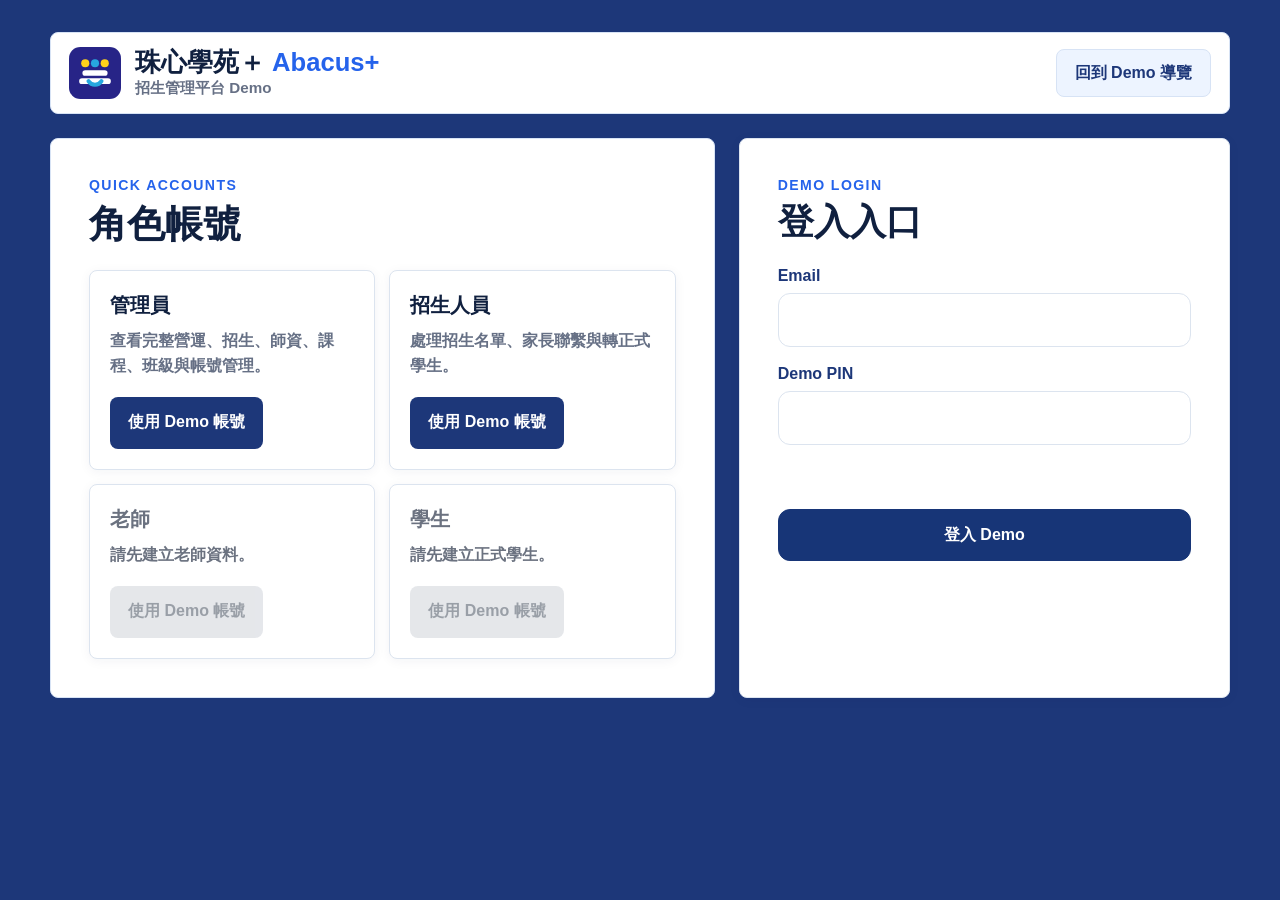
==== commit 7b645bc1: "Improve dashboard responsive layout 修正後台頁面破版與操作體驗 Adjust responsive layout, modal spacing and mobile" ====
--- a/accounts.html
+++ b/accounts.html
@@ -5,11 +5,11 @@
   <meta name="viewport" content="width=device-width, initial-scale=1.0">
   <title>珠心學苑＋帳號權限 Demo</title>
   <link rel="icon" href="assets/favicon.svg" type="image/svg+xml">
-  <link rel="stylesheet" href="css/admin.css">
+  <link rel="stylesheet" href="css/admin.css?v=20260724-sidebar-fix">
   <link rel="stylesheet" href="css/design-tokens.css">
-  <link rel="stylesheet" href="css/layout.css">
+  <link rel="stylesheet" href="css/layout.css?v=20260724-sidebar-fix">
   <link rel="stylesheet" href="css/components.css">
-  <link rel="stylesheet" href="css/admin-theme.css">
+  <link rel="stylesheet" href="css/admin-theme.css?v=20260724-sidebar-fix">
 </head>
 <body>
   <div class="admin-shell">
--- a/css/admin.css
+++ b/css/admin.css
@@ -198,7 +198,6 @@
 a { color: inherit; text-decoration: none; }
 
 .admin-shell {
-  min-height: 100vh;
   display: grid;
   grid-template-columns: 260px minmax(0, 1fr);
 }
@@ -206,7 +205,7 @@
 .sidebar {
   position: sticky;
   top: 0;
-  height: 100vh;
+  align-self: stretch;
   padding: 22px 16px;
   color: white;
   background: linear-gradient(180deg, var(--navy), #24217a);
--- a/css/layout.css
+++ b/css/layout.css
@@ -1,14 +1,13 @@
 .admin-shell {
-  min-height: 100vh;
   display: grid;
   grid-template-columns: 270px minmax(0, 1fr);
-  background: #f3f3f3;
+  background: linear-gradient(90deg, #1d3779 0 270px, #f3f3f3 270px 100%);
 }
 
 .sidebar {
   position: sticky;
   top: 0;
-  height: 100vh;
+  align-self: stretch;
   overflow-y: auto;
   display: flex;
   flex-direction: column;
--- a/css/admin-theme.css
+++ b/css/admin-theme.css
@@ -368,7 +368,6 @@
 
 /* Unified admin visual language */
 body,
-.admin-shell,
 .admin-main,
 .admin-content,
 .app-workspace {
@@ -785,12 +784,14 @@
   .admin-shell {
     display: grid !important;
     grid-template-columns: 270px minmax(0, 1fr) !important;
+    background: linear-gradient(90deg, #1d3779 0 270px, #f3f3f3 270px 100%) !important;
   }
 
   .sidebar {
     position: sticky !important;
     inset: auto !important;
     width: auto !important;
+    align-self: stretch !important;
     transform: none !important;
   }
 
